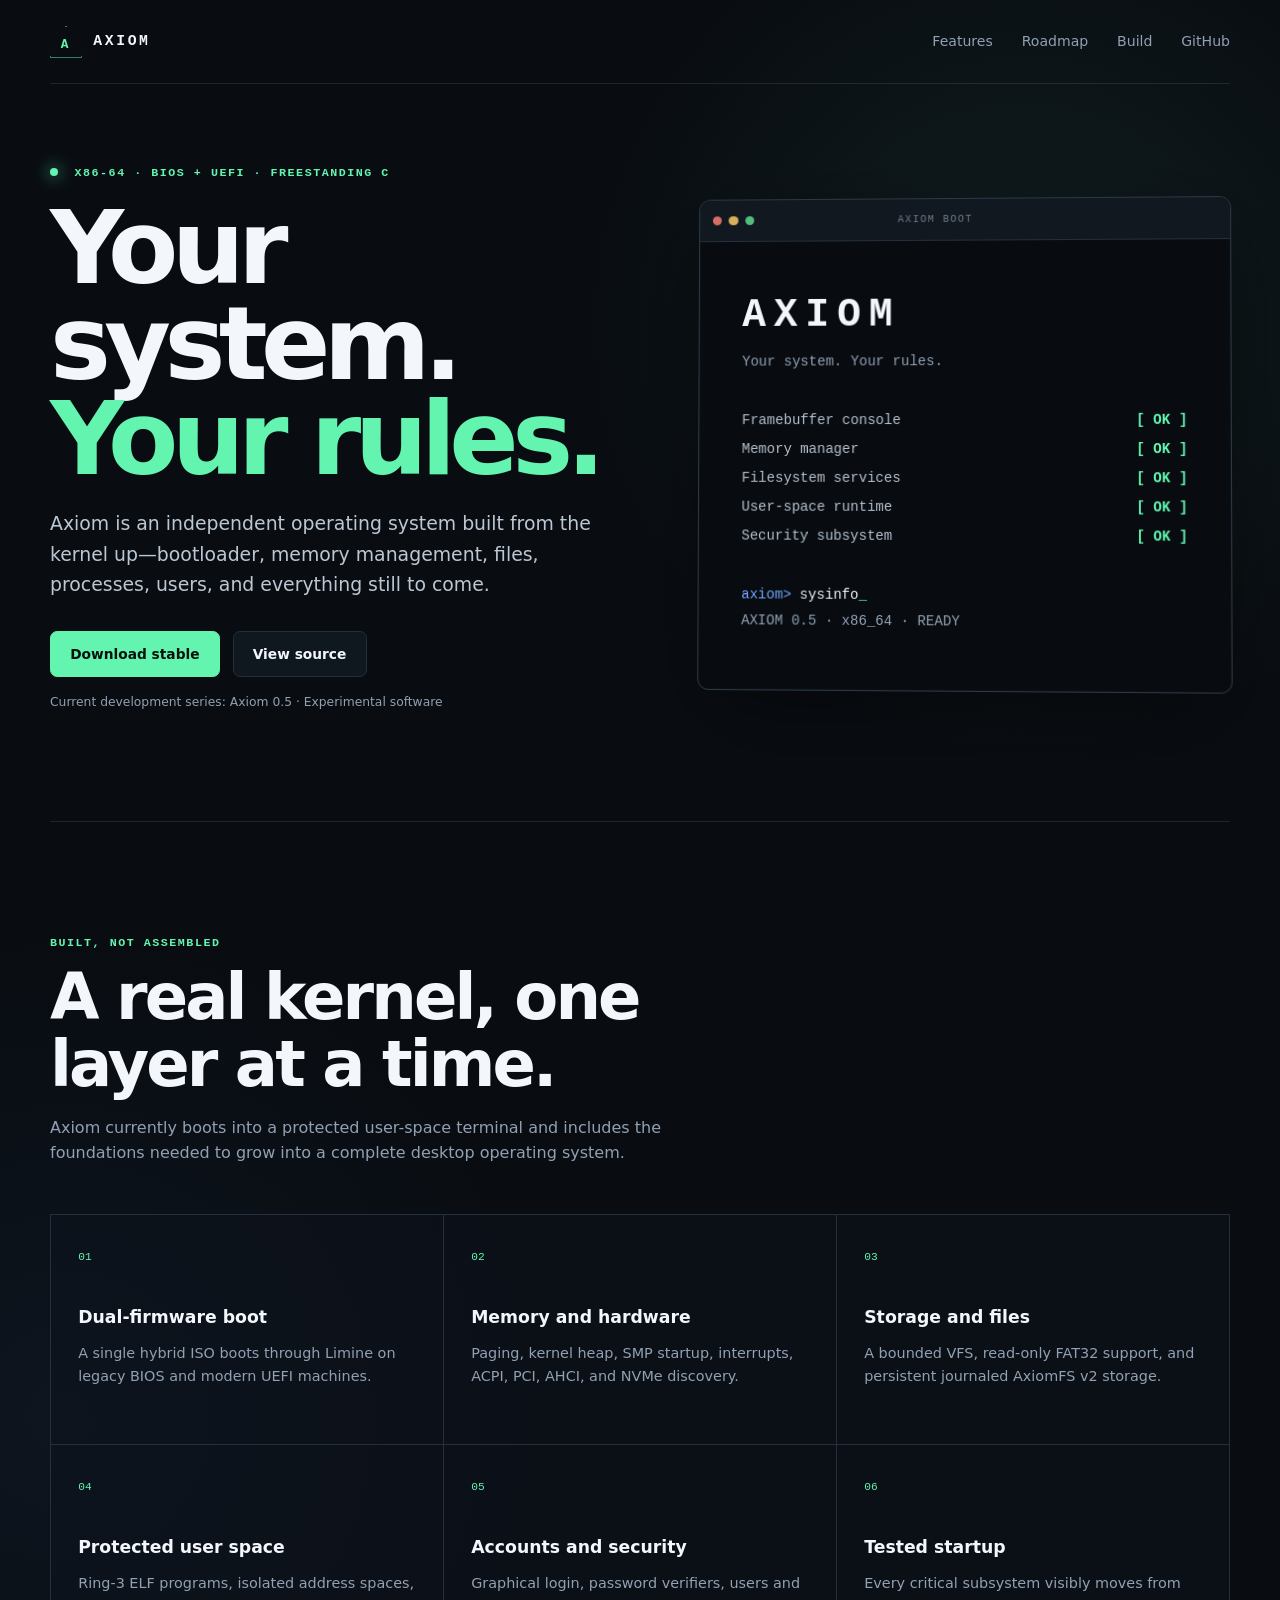
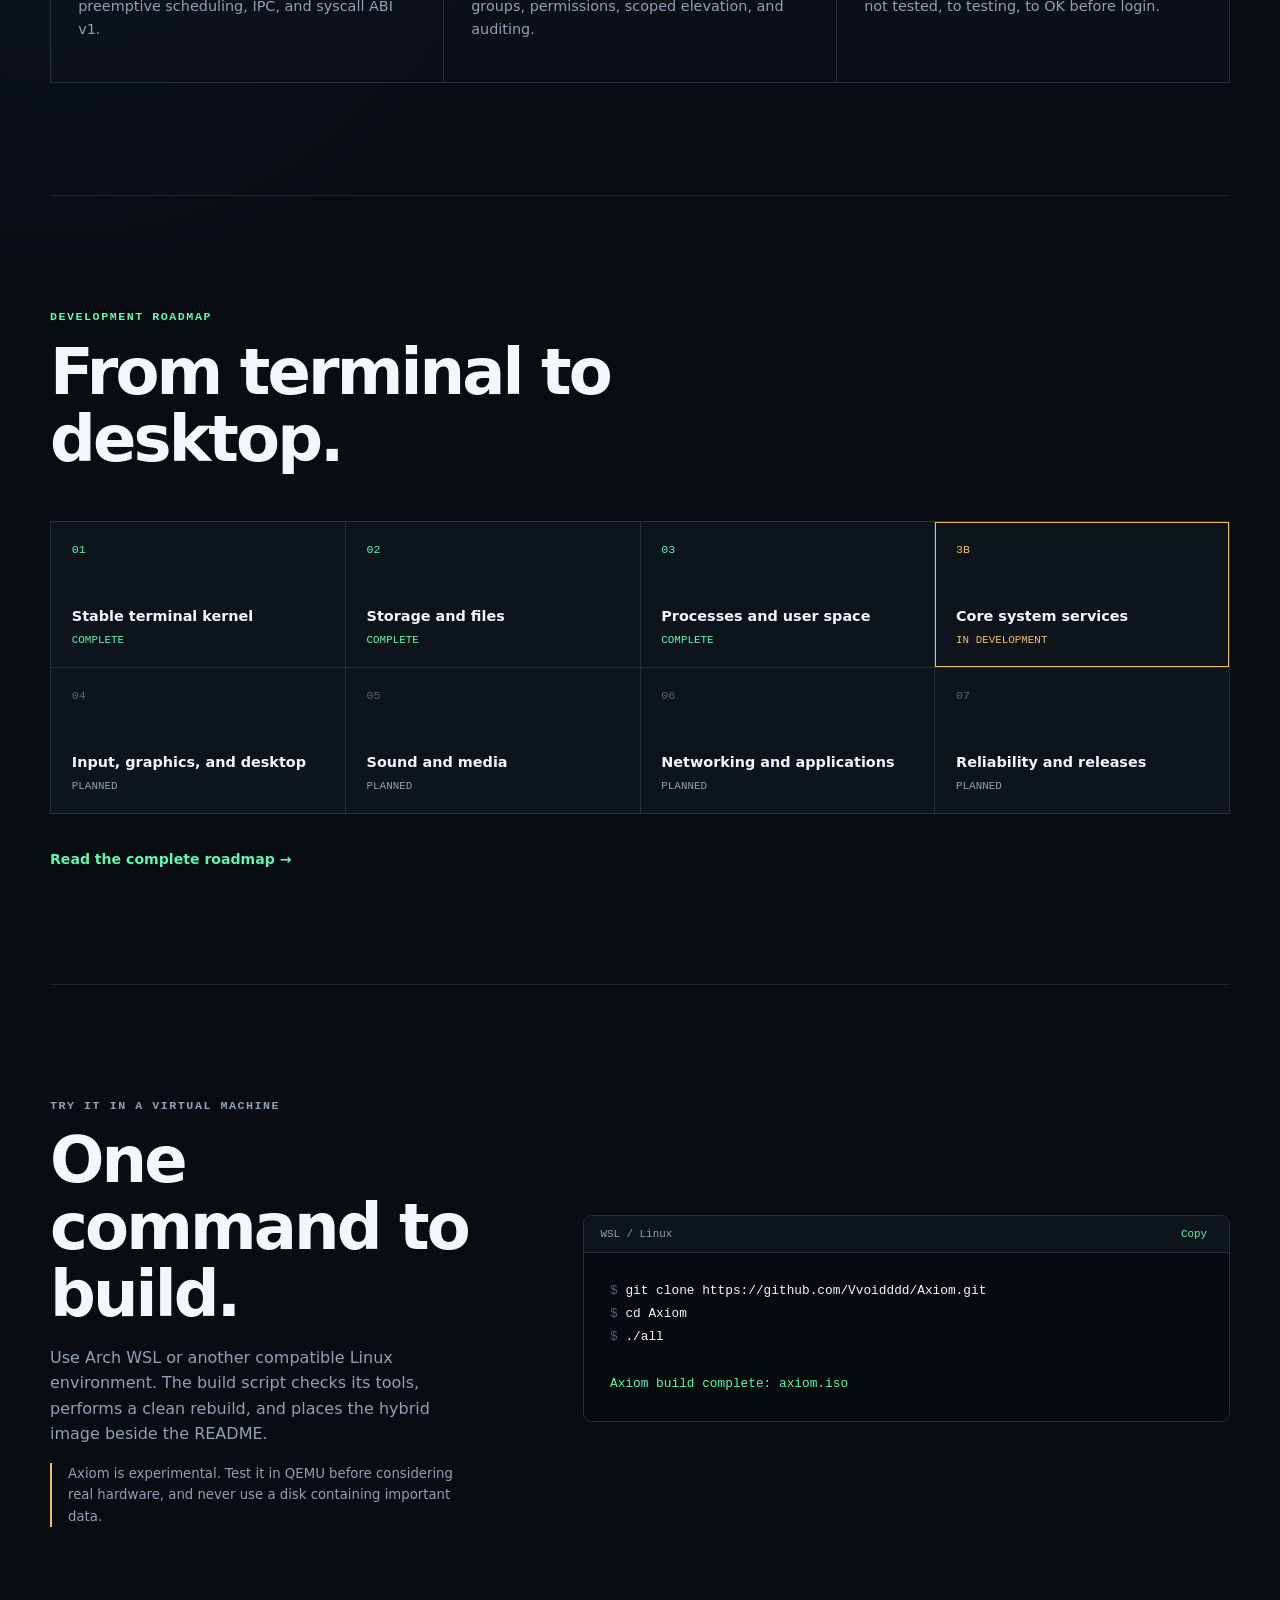
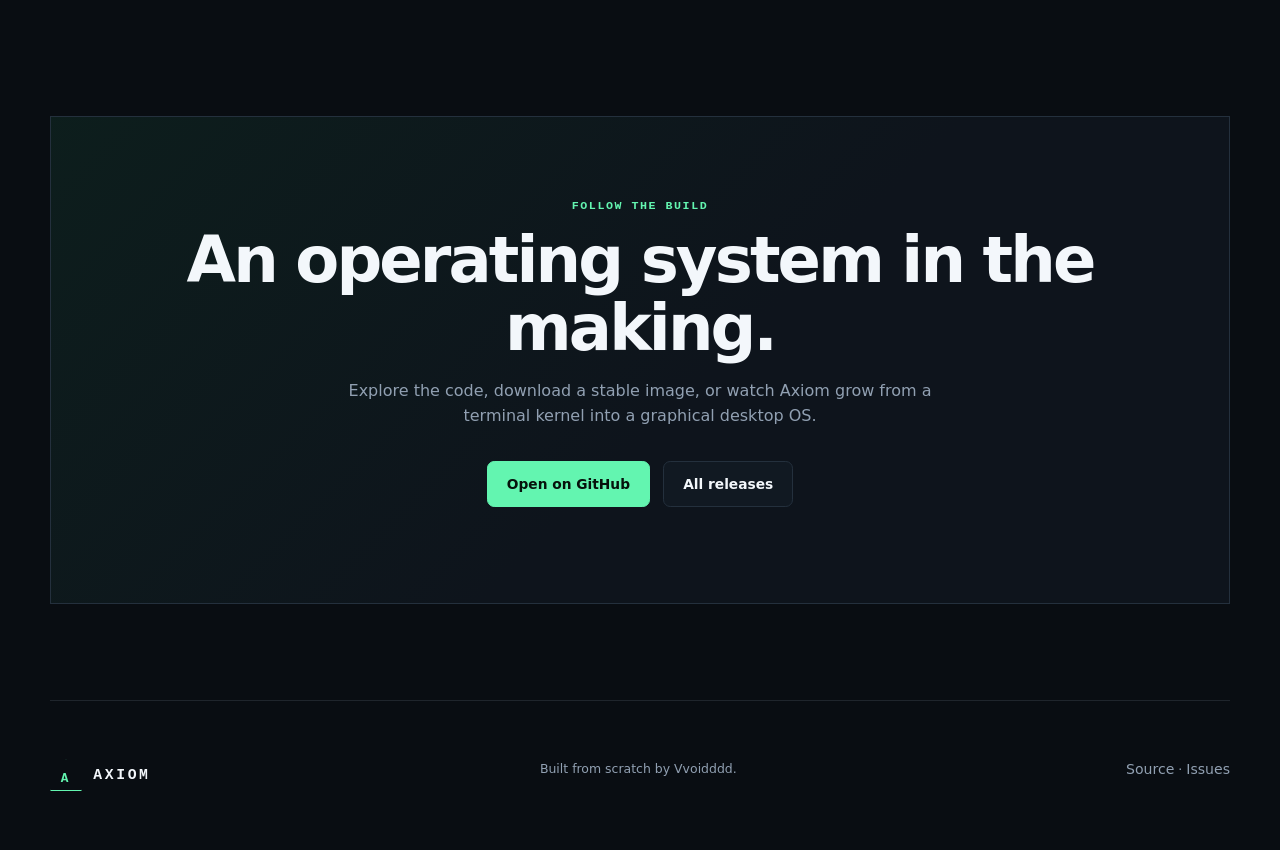
==== website/index.html @ 86821920 "Add Axiom GitHub Pages website" ====
<!doctype html>
<html lang="en">
<head>
  <meta charset="utf-8">
  <meta name="viewport" content="width=device-width, initial-scale=1">
  <meta name="description" content="Axiom is an independent x86-64 hobby operating system built from scratch in freestanding C.">
  <meta name="theme-color" content="#090d12">
  <title>Axiom OS — Your system. Your rules.</title>
  <link rel="icon" href="assets/favicon.svg" type="image/svg+xml">
  <link rel="stylesheet" href="assets/style.css">
</head>
<body>
  <a class="skip-link" href="#main">Skip to content</a>

  <header class="site-header">
    <a class="brand" href="#top" aria-label="Axiom home">
      <span class="brand-mark" aria-hidden="true">A</span>
      <span>AXIOM</span>
    </a>
    <nav aria-label="Primary navigation">
      <a href="#features">Features</a>
      <a href="#roadmap">Roadmap</a>
      <a href="#build">Build</a>
      <a href="https://github.com/Vvoidddd/Axiom">GitHub</a>
    </nav>
  </header>

  <main id="main">
    <section class="hero" id="top">
      <div class="hero-copy">
        <p class="eyebrow"><span class="status-dot"></span> x86-64 · BIOS + UEFI · Freestanding C</p>
        <h1>Your system.<br><span>Your rules.</span></h1>
        <p class="lede">Axiom is an independent operating system built from the kernel up—bootloader, memory management, files, processes, users, and everything still to come.</p>
        <div class="actions">
          <a class="button primary" href="https://github.com/Vvoidddd/Axiom/releases/latest">Download stable</a>
          <a class="button secondary" href="https://github.com/Vvoidddd/Axiom">View source</a>
        </div>
        <p class="release-note">Current development series: Axiom 0.5 · Experimental software</p>
      </div>

      <div class="terminal" aria-label="Axiom boot sequence preview">
        <div class="terminal-bar">
          <span></span><span></span><span></span>
          <p>AXIOM BOOT</p>
        </div>
        <div class="terminal-screen">
          <p class="terminal-title">AXIOM</p>
          <p class="muted">Your system. Your rules.</p>
          <div class="boot-lines" aria-hidden="true">
            <p><span>Framebuffer console</span><strong>[ OK ]</strong></p>
            <p><span>Memory manager</span><strong>[ OK ]</strong></p>
            <p><span>Filesystem services</span><strong>[ OK ]</strong></p>
            <p><span>User-space runtime</span><strong>[ OK ]</strong></p>
            <p><span>Security subsystem</span><strong>[ OK ]</strong></p>
          </div>
          <p class="prompt"><span>axiom&gt;</span> sysinfo<span class="cursor">_</span></p>
          <p class="output">AXIOM 0.5 · x86_64 · READY</p>
        </div>
      </div>
    </section>

    <section class="section" id="features">
      <div class="section-heading">
        <p class="eyebrow">Built, not assembled</p>
        <h2>A real kernel, one layer at a time.</h2>
        <p>Axiom currently boots into a protected user-space terminal and includes the foundations needed to grow into a complete desktop operating system.</p>
      </div>
      <div class="feature-grid">
        <article>
          <span class="feature-number">01</span>
          <h3>Dual-firmware boot</h3>
          <p>A single hybrid ISO boots through Limine on legacy BIOS and modern UEFI machines.</p>
        </article>
        <article>
          <span class="feature-number">02</span>
          <h3>Memory and hardware</h3>
          <p>Paging, kernel heap, SMP startup, interrupts, ACPI, PCI, AHCI, and NVMe discovery.</p>
        </article>
        <article>
          <span class="feature-number">03</span>
          <h3>Storage and files</h3>
          <p>A bounded VFS, read-only FAT32 support, and persistent journaled AxiomFS v2 storage.</p>
        </article>
        <article>
          <span class="feature-number">04</span>
          <h3>Protected user space</h3>
          <p>Ring-3 ELF programs, isolated address spaces, preemptive scheduling, IPC, and syscall ABI v1.</p>
        </article>
        <article>
          <span class="feature-number">05</span>
          <h3>Accounts and security</h3>
          <p>Graphical login, password verifiers, users and groups, permissions, scoped elevation, and auditing.</p>
        </article>
        <article>
          <span class="feature-number">06</span>
          <h3>Tested startup</h3>
          <p>Every critical subsystem visibly moves from not tested, to testing, to OK before login.</p>
        </article>
      </div>
    </section>

    <section class="section roadmap-section" id="roadmap">
      <div class="section-heading">
        <p class="eyebrow">Development roadmap</p>
        <h2>From terminal to desktop.</h2>
      </div>
      <ol class="roadmap">
        <li class="done"><span>01</span><div><strong>Stable terminal kernel</strong><small>Complete</small></div></li>
        <li class="done"><span>02</span><div><strong>Storage and files</strong><small>Complete</small></div></li>
        <li class="done"><span>03</span><div><strong>Processes and user space</strong><small>Complete</small></div></li>
        <li class="active"><span>3B</span><div><strong>Core system services</strong><small>In development</small></div></li>
        <li><span>04</span><div><strong>Input, graphics, and desktop</strong><small>Planned</small></div></li>
        <li><span>05</span><div><strong>Sound and media</strong><small>Planned</small></div></li>
        <li><span>06</span><div><strong>Networking and applications</strong><small>Planned</small></div></li>
        <li><span>07</span><div><strong>Reliability and releases</strong><small>Planned</small></div></li>
      </ol>
      <a class="text-link" href="https://github.com/Vvoidddd/Axiom/blob/stable/TODO.md">Read the complete roadmap →</a>
    </section>

    <section class="section build-section" id="build">
      <div class="build-copy">
        <p class="eyebrow">Try it in a virtual machine</p>
        <h2>One command to build.</h2>
        <p>Use Arch WSL or another compatible Linux environment. The build script checks its tools, performs a clean rebuild, and places the hybrid image beside the README.</p>
        <p class="warning">Axiom is experimental. Test it in QEMU before considering real hardware, and never use a disk containing important data.</p>
      </div>
      <div class="code-card">
        <div><span>WSL / Linux</span><button type="button" data-copy="git clone https://github.com/Vvoidddd/Axiom.git&#10;cd Axiom&#10;./all" aria-label="Copy build commands">Copy</button></div>
        <pre><code><span class="dim">$</span> git clone https://github.com/Vvoidddd/Axiom.git
<span class="dim">$</span> cd Axiom
<span class="dim">$</span> ./all

<span class="success">Axiom build complete: axiom.iso</span></code></pre>
      </div>
    </section>

    <section class="cta">
      <p class="eyebrow">Follow the build</p>
      <h2>An operating system in the making.</h2>
      <p>Explore the code, download a stable image, or watch Axiom grow from a terminal kernel into a graphical desktop OS.</p>
      <div class="actions">
        <a class="button primary" href="https://github.com/Vvoidddd/Axiom">Open on GitHub</a>
        <a class="button secondary" href="https://github.com/Vvoidddd/Axiom/releases">All releases</a>
      </div>
    </section>
  </main>

  <footer>
    <a class="brand" href="#top"><span class="brand-mark" aria-hidden="true">A</span><span>AXIOM</span></a>
    <p>Built from scratch by Vvoidddd.</p>
    <p><a href="https://github.com/Vvoidddd/Axiom">Source</a> · <a href="https://github.com/Vvoidddd/Axiom/issues">Issues</a></p>
  </footer>

  <script src="assets/site.js"></script>
</body>
</html>
---- website/assets/style.css ----
:root {
  color-scheme: dark;
  --bg: #090d12;
  --panel: #0e141c;
  --panel-2: #131b25;
  --line: #24303d;
  --text: #f3f7fb;
  --muted: #91a0b2;
  --accent: #63f5b0;
  --accent-dim: #143d30;
  --blue: #70a8ff;
  --warning: #f0bd67;
  --max: 1180px;
}

* { box-sizing: border-box; }

html { scroll-behavior: smooth; }

body {
  margin: 0;
  min-width: 320px;
  overflow-x: hidden;
  background:
    radial-gradient(circle at 80% 8%, rgba(54, 116, 95, .16), transparent 27rem),
    radial-gradient(circle at 5% 35%, rgba(50, 88, 140, .10), transparent 30rem),
    var(--bg);
  color: var(--text);
  font-family: Inter, ui-sans-serif, system-ui, -apple-system, BlinkMacSystemFont, "Segoe UI", sans-serif;
  line-height: 1.6;
}

a { color: inherit; }

.skip-link {
  position: fixed;
  left: 1rem;
  top: -5rem;
  z-index: 10;
  padding: .7rem 1rem;
  background: var(--accent);
  color: #03110b;
  border-radius: .4rem;
}

.skip-link:focus { top: 1rem; }

.site-header,
footer {
  width: min(calc(100% - 2.5rem), var(--max));
  margin: 0 auto;
  display: flex;
  align-items: center;
  justify-content: space-between;
}

.site-header {
  min-height: 84px;
  border-bottom: 1px solid rgba(145, 160, 178, .16);
}

.brand {
  display: inline-flex;
  gap: .7rem;
  align-items: center;
  color: var(--text);
  font-family: ui-monospace, SFMono-Regular, Menlo, Consolas, monospace;
  font-size: .92rem;
  font-weight: 800;
  letter-spacing: .18em;
  text-decoration: none;
}

.brand-mark {
  width: 2rem;
  height: 2rem;
  display: grid;
  place-items: center;
  border: 1px solid var(--accent);
  color: var(--accent);
  clip-path: polygon(50% 0, 100% 100%, 0 100%);
  padding-top: .42rem;
  font-size: .8rem;
}

nav { display: flex; gap: 1.8rem; }
nav a, footer a { color: var(--muted); text-decoration: none; font-size: .88rem; }
nav a:hover, nav a:focus-visible, footer a:hover { color: var(--accent); }

.hero {
  width: min(calc(100% - 2.5rem), var(--max));
  min-height: 660px;
  margin: 0 auto;
  display: grid;
  grid-template-columns: 1.02fr .98fr;
  align-items: center;
  gap: clamp(2.5rem, 7vw, 6rem);
  padding: 5rem 0 6rem;
}

.hero > *,
.build-section > * { min-width: 0; }

.eyebrow {
  color: var(--accent);
  font-family: ui-monospace, SFMono-Regular, Menlo, Consolas, monospace;
  font-size: .73rem;
  font-weight: 700;
  letter-spacing: .13em;
  text-transform: uppercase;
}

.status-dot {
  display: inline-block;
  width: .5rem;
  height: .5rem;
  margin-right: .5rem;
  border-radius: 50%;
  background: var(--accent);
  box-shadow: 0 0 1rem var(--accent);
}

h1, h2, h3, p { margin-top: 0; }

h1 {
  margin: 1.1rem 0 1.4rem;
  font-size: clamp(3.5rem, 8vw, 6.8rem);
  line-height: .93;
  letter-spacing: -.065em;
}

h1 span { color: var(--accent); }

.lede {
  max-width: 40rem;
  color: #bcc7d4;
  font-size: clamp(1rem, 2vw, 1.18rem);
}

.actions { display: flex; flex-wrap: wrap; gap: .8rem; margin: 2rem 0 1rem; }

.button {
  display: inline-flex;
  min-height: 46px;
  align-items: center;
  justify-content: center;
  padding: .68rem 1.2rem;
  border: 1px solid var(--line);
  border-radius: .45rem;
  font-size: .86rem;
  font-weight: 700;
  text-decoration: none;
  transition: transform .16s ease, border-color .16s ease, background .16s ease;
}

.button:hover { transform: translateY(-2px); }
.button.primary { border-color: var(--accent); background: var(--accent); color: #06120c; }
.button.secondary { background: rgba(19, 27, 37, .72); }
.button.secondary:hover { border-color: var(--accent); }
.release-note { color: var(--muted); font-size: .77rem; }

.terminal {
  overflow: hidden;
  border: 1px solid #2b3947;
  border-radius: .7rem;
  background: #080c11;
  box-shadow: 0 2rem 6rem rgba(0, 0, 0, .45), 0 0 0 1px rgba(255, 255, 255, .02) inset;
  transform: perspective(1200px) rotateY(-2deg) rotateX(1deg);
}

.terminal-bar {
  height: 42px;
  display: flex;
  align-items: center;
  gap: .45rem;
  padding: 0 .8rem;
  border-bottom: 1px solid var(--line);
  background: #111820;
}

.terminal-bar > span { width: .58rem; height: .58rem; border-radius: 50%; background: #33404d; }
.terminal-bar > span:first-child { background: #d66d68; }
.terminal-bar > span:nth-child(2) { background: #d8af5a; }
.terminal-bar > span:nth-child(3) { background: #54bc7d; }
.terminal-bar p { margin: 0 auto 0 calc(50% - 7.2rem); color: #6f7d8d; font: .63rem ui-monospace, monospace; letter-spacing: .15em; }

.terminal-screen {
  min-height: 430px;
  padding: clamp(1.5rem, 4vw, 2.7rem);
  font-family: ui-monospace, SFMono-Regular, Menlo, Consolas, monospace;
  font-size: clamp(.72rem, 1.4vw, .88rem);
}

.terminal-title { margin-bottom: .15rem; font-size: clamp(1.7rem, 4vw, 2.5rem); font-weight: 800; letter-spacing: .2em; }
.muted { color: var(--muted); }
.boot-lines { margin: 2.3rem 0; }
.boot-lines p { display: flex; justify-content: space-between; gap: 1rem; margin: .4rem 0; color: #b5c0cc; }
.boot-lines strong { color: var(--accent); font-weight: 700; white-space: nowrap; }
.prompt { margin-bottom: .25rem; }
.prompt > span:first-child { color: var(--blue); }
.cursor { color: var(--accent); animation: blink 1s steps(1) infinite; }
.output { color: var(--muted); }
@keyframes blink { 50% { opacity: 0; } }

.section {
  width: min(calc(100% - 2.5rem), var(--max));
  margin: 0 auto;
  padding: 7rem 0;
  border-top: 1px solid rgba(145, 160, 178, .16);
}

.section-heading { max-width: 680px; margin-bottom: 3rem; }
h2 { margin-bottom: 1rem; font-size: clamp(2.2rem, 5vw, 4rem); line-height: 1.05; letter-spacing: -.045em; }
.section-heading > p:last-child, .build-copy > p { color: var(--muted); }

.feature-grid {
  display: grid;
  grid-template-columns: repeat(3, 1fr);
  border-top: 1px solid var(--line);
  border-left: 1px solid var(--line);
}

.feature-grid article { min-height: 230px; padding: 1.7rem; border-right: 1px solid var(--line); border-bottom: 1px solid var(--line); background: rgba(14, 20, 28, .54); }
.feature-grid article:hover { background: var(--panel); }
.feature-number { color: var(--accent); font: .7rem ui-monospace, monospace; }
.feature-grid h3 { margin: 2.3rem 0 .6rem; font-size: 1.08rem; }
.feature-grid p { color: var(--muted); font-size: .9rem; }

.roadmap { display: grid; grid-template-columns: repeat(4, 1fr); gap: 1px; margin: 0 0 2rem; padding: 1px; list-style: none; background: var(--line); }
.roadmap li { min-height: 145px; display: flex; flex-direction: column; justify-content: space-between; padding: 1.3rem; background: var(--panel); }
.roadmap li > span { color: #566577; font: .73rem ui-monospace, monospace; }
.roadmap li strong, .roadmap li small { display: block; }
.roadmap li strong { font-size: .9rem; line-height: 1.35; }
.roadmap li small { margin-top: .5rem; color: var(--muted); font: .68rem ui-monospace, monospace; text-transform: uppercase; }
.roadmap .done > span, .roadmap .done small { color: var(--accent); }
.roadmap .active { box-shadow: 0 0 0 1px var(--warning) inset; }
.roadmap .active > span, .roadmap .active small { color: var(--warning); }
.text-link { color: var(--accent); font-size: .88rem; font-weight: 700; text-decoration: none; }

.build-section { display: grid; grid-template-columns: .8fr 1.2fr; gap: clamp(2rem, 8vw, 7rem); align-items: center; }
.warning { padding-left: 1rem; border-left: 2px solid var(--warning); font-size: .83rem; }
.code-card { overflow: hidden; border: 1px solid var(--line); border-radius: .55rem; background: #070a0e; }
.code-card > div { display: flex; justify-content: space-between; align-items: center; padding: .7rem 1rem; border-bottom: 1px solid var(--line); background: var(--panel); color: var(--muted); font: .68rem ui-monospace, monospace; }
.code-card button { border: 0; background: transparent; color: var(--accent); cursor: pointer; font: inherit; }
.code-card pre { margin: 0; overflow-x: auto; padding: 1.6rem; line-height: 1.8; }
.code-card code { font-family: ui-monospace, SFMono-Regular, Menlo, Consolas, monospace; font-size: .8rem; }
.dim { color: #526174; }
.success { color: var(--accent); }

.cta { width: min(calc(100% - 2.5rem), var(--max)); margin: 4rem auto; padding: clamp(2rem, 7vw, 5rem); border: 1px solid var(--line); background: linear-gradient(135deg, rgba(20, 61, 48, .35), var(--panel) 55%); text-align: center; }
.cta > p:not(.eyebrow) { max-width: 620px; margin-right: auto; margin-left: auto; color: var(--muted); }
.cta .actions { justify-content: center; }

footer { min-height: 150px; margin-top: 6rem; border-top: 1px solid rgba(145, 160, 178, .16); color: var(--muted); font-size: .78rem; }

@media (max-width: 820px) {
  nav a:not(:last-child) { display: none; }
  .hero { grid-template-columns: 1fr; padding-top: 4rem; }
  .terminal { transform: none; }
  .feature-grid { grid-template-columns: repeat(2, 1fr); }
  .roadmap { grid-template-columns: repeat(2, 1fr); }
  .build-section { grid-template-columns: 1fr; }
}

@media (max-width: 520px) {
  .site-header, footer, .hero, .section, .cta { width: min(calc(100% - 1.5rem), var(--max)); }
  nav { display: none; }
  h1 { font-size: 3.2rem; }
  .feature-grid, .roadmap { grid-template-columns: 1fr; }
  .terminal-screen { min-height: 390px; padding: 1.25rem; }
  .boot-lines { margin: 1.7rem 0; }
  footer { padding: 2rem 0; flex-direction: column; align-items: flex-start; justify-content: center; gap: .6rem; }
  footer p { margin: 0; }
}

@media (prefers-reduced-motion: reduce) {
  html { scroll-behavior: auto; }
  *, *::before, *::after { animation-duration: .01ms !important; animation-iteration-count: 1 !important; transition-duration: .01ms !important; }
}
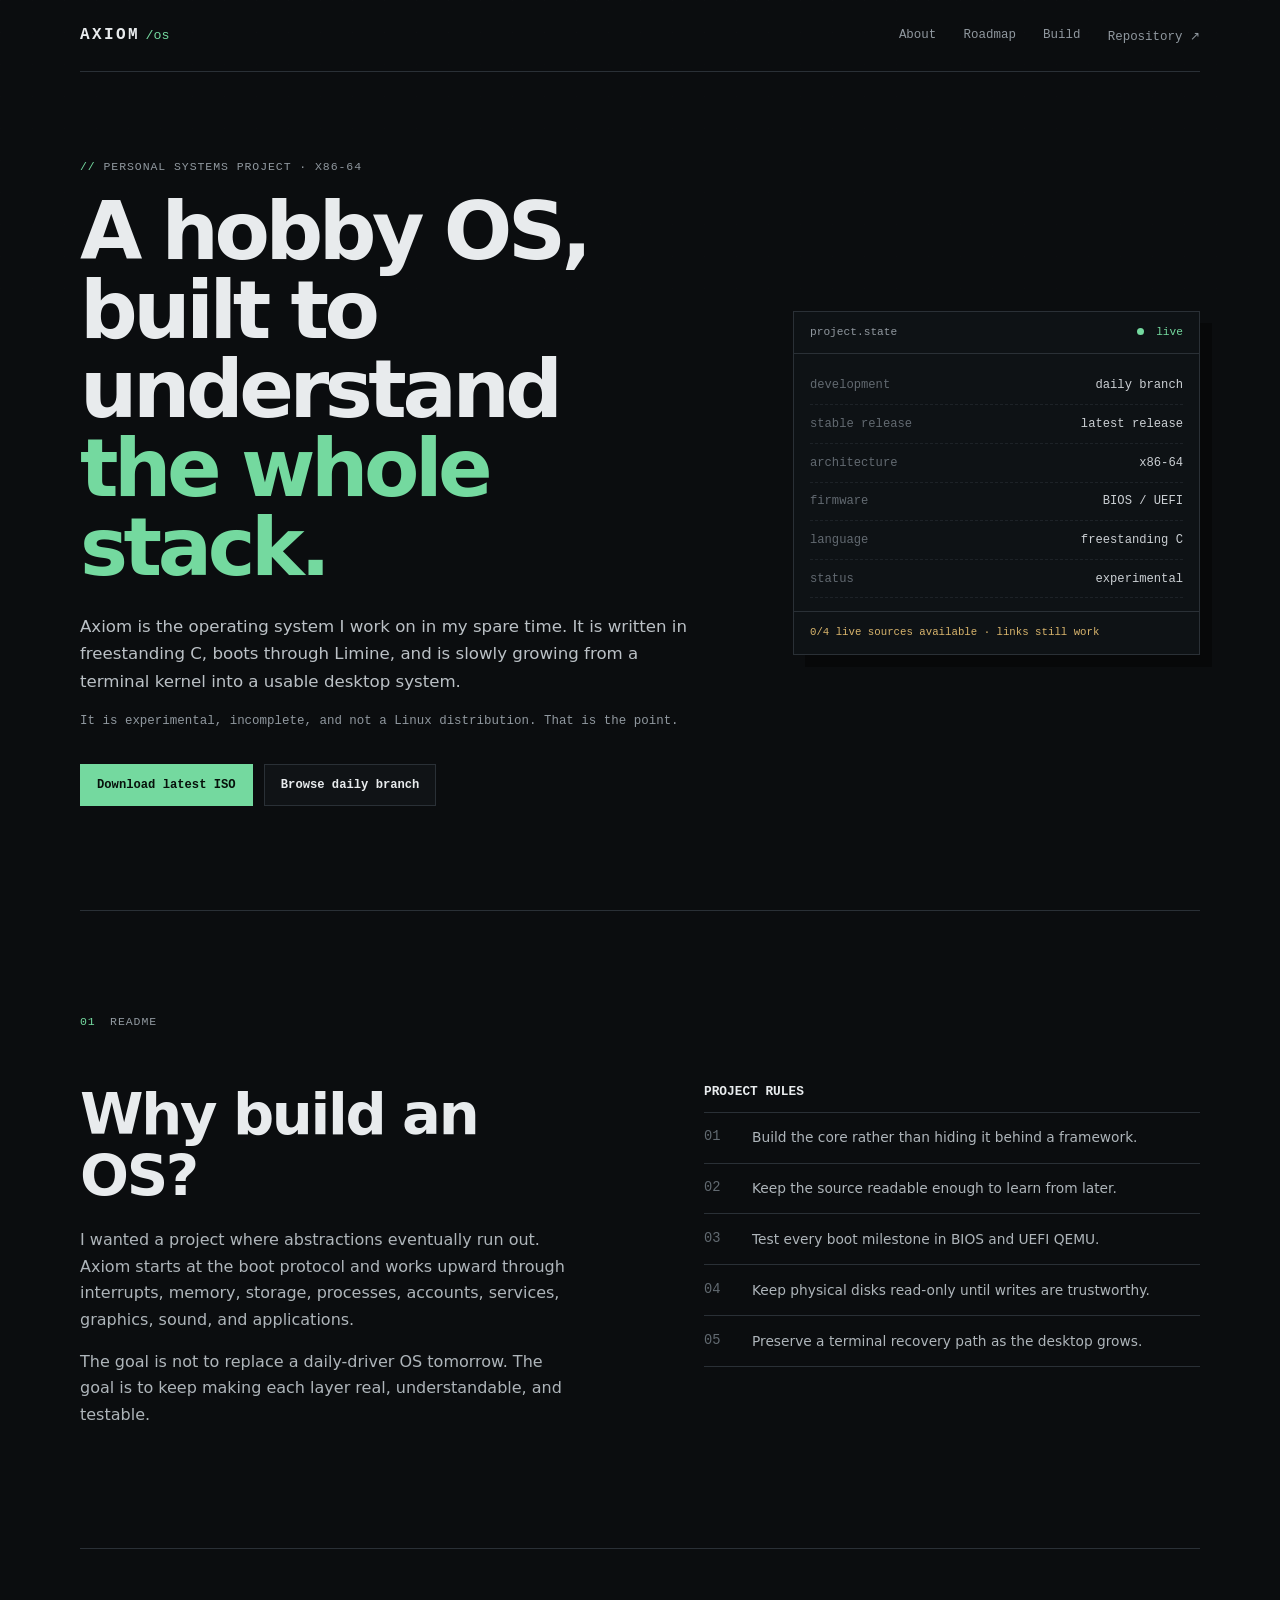
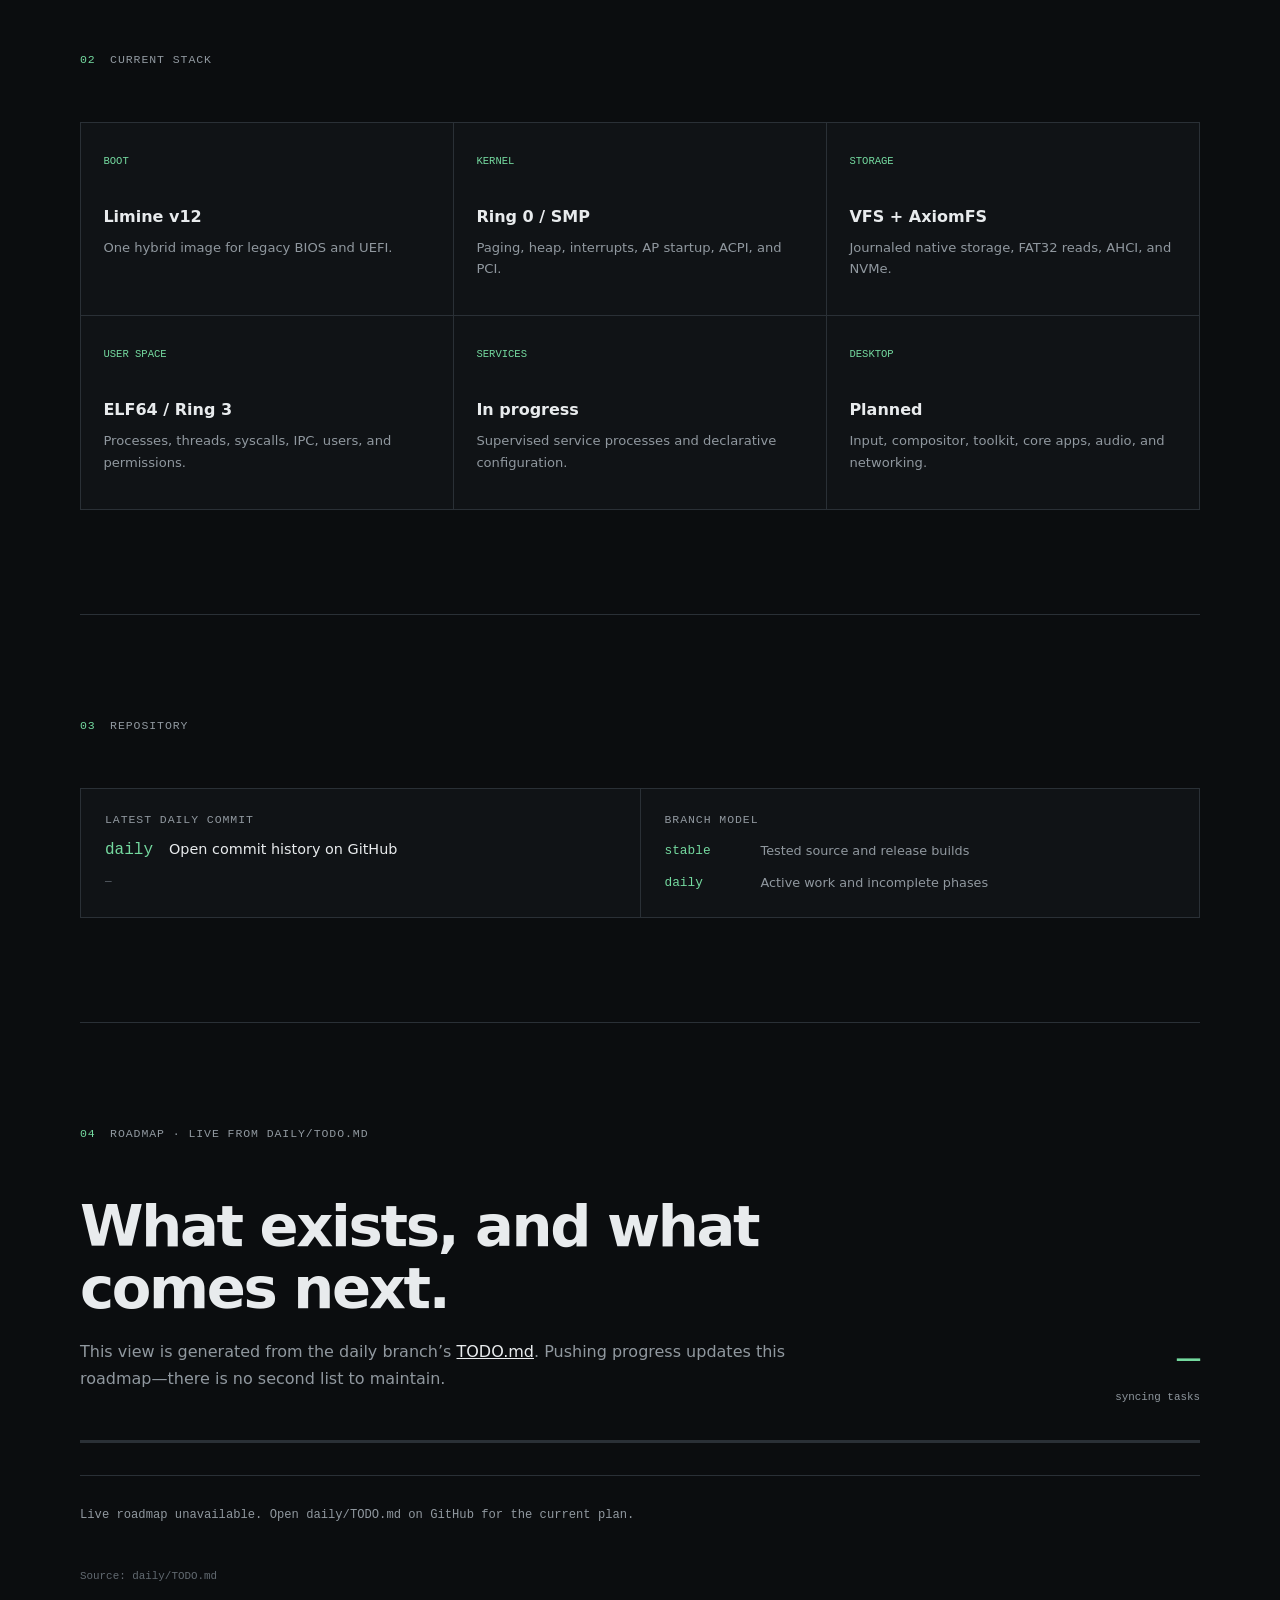
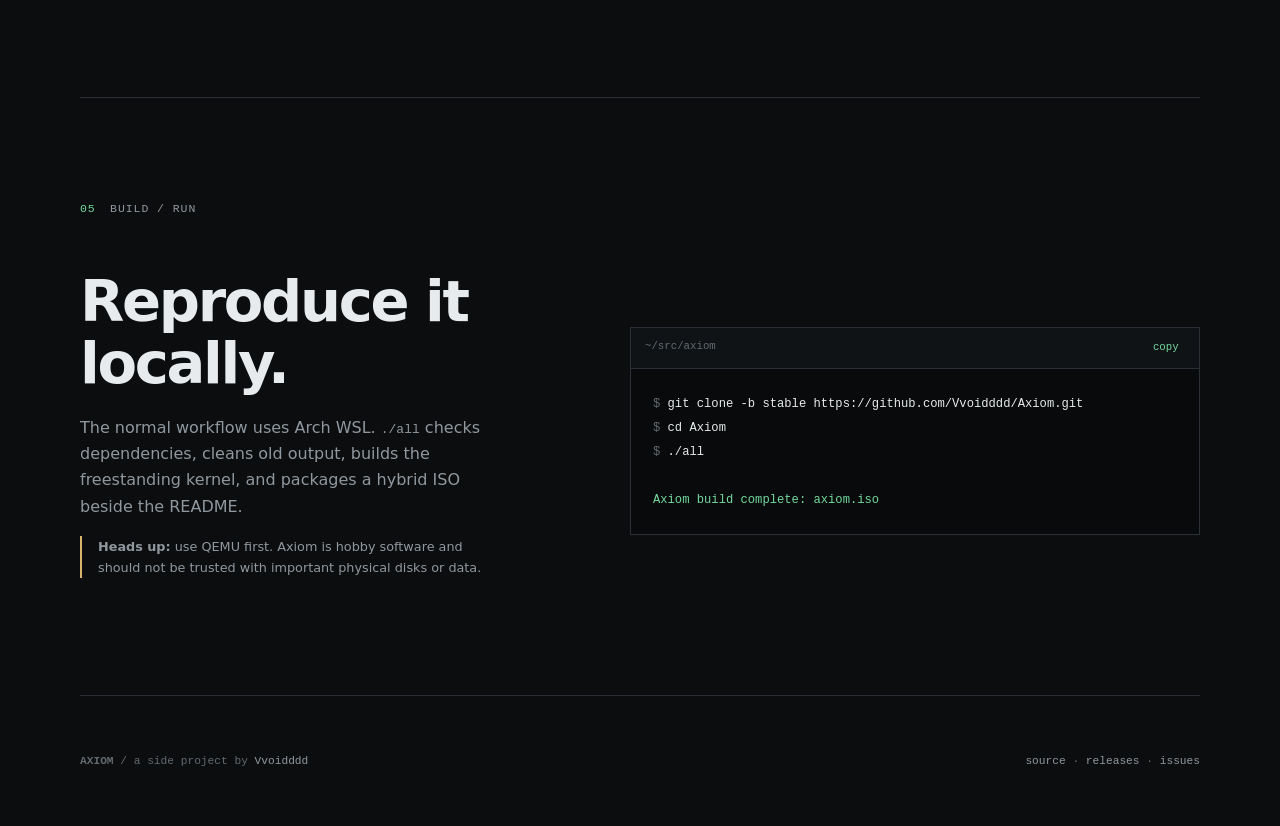
==== commit 98517018: "Redesign site as live development log" ====
--- a/website/index.html
+++ b/website/index.html
@@ -3,152 +3,146 @@
 <head>
   <meta charset="utf-8">
   <meta name="viewport" content="width=device-width, initial-scale=1">
-  <meta name="description" content="Axiom is an independent x86-64 hobby operating system built from scratch in freestanding C.">
-  <meta name="theme-color" content="#090d12">
-  <title>Axiom OS — Your system. Your rules.</title>
+  <meta name="description" content="Axiom is a personal x86-64 operating-system project built from scratch in freestanding C.">
+  <meta name="theme-color" content="#0b0d0f">
+  <title>Axiom OS — development notes</title>
   <link rel="icon" href="assets/favicon.svg" type="image/svg+xml">
   <link rel="stylesheet" href="assets/style.css">
 </head>
 <body>
-  <a class="skip-link" href="#main">Skip to content</a>
+  <a class="skip-link" href="#content">Skip to content</a>
 
   <header class="site-header">
-    <a class="brand" href="#top" aria-label="Axiom home">
-      <span class="brand-mark" aria-hidden="true">A</span>
-      <span>AXIOM</span>
-    </a>
+    <a class="wordmark" href="#top" aria-label="Axiom home"><span>AXIOM</span><small>/os</small></a>
     <nav aria-label="Primary navigation">
-      <a href="#features">Features</a>
+      <a href="#about">About</a>
       <a href="#roadmap">Roadmap</a>
       <a href="#build">Build</a>
-      <a href="https://github.com/Vvoidddd/Axiom">GitHub</a>
+      <a href="https://github.com/Vvoidddd/Axiom">Repository ↗</a>
     </nav>
   </header>
 
-  <main id="main">
-    <section class="hero" id="top">
-      <div class="hero-copy">
-        <p class="eyebrow"><span class="status-dot"></span> x86-64 · BIOS + UEFI · Freestanding C</p>
-        <h1>Your system.<br><span>Your rules.</span></h1>
-        <p class="lede">Axiom is an independent operating system built from the kernel up—bootloader, memory management, files, processes, users, and everything still to come.</p>
+  <main id="content">
+    <section class="intro" id="top">
+      <div class="intro-copy">
+        <p class="kicker">Personal systems project · x86-64</p>
+        <h1>A hobby OS,<br>built to understand<br><em>the whole stack.</em></h1>
+        <p class="summary">Axiom is the operating system I work on in my spare time. It is written in freestanding C, boots through Limine, and is slowly growing from a terminal kernel into a usable desktop system.</p>
+        <p class="honest-note">It is experimental, incomplete, and not a Linux distribution. That is the point.</p>
         <div class="actions">
-          <a class="button primary" href="https://github.com/Vvoidddd/Axiom/releases/latest">Download stable</a>
-          <a class="button secondary" href="https://github.com/Vvoidddd/Axiom">View source</a>
+          <a class="button primary" id="iso-download" href="https://github.com/Vvoidddd/Axiom/releases/latest/download/axiom.iso">Download latest ISO</a>
+          <a class="button" href="https://github.com/Vvoidddd/Axiom/tree/daily">Browse daily branch</a>
         </div>
-        <p class="release-note">Current development series: Axiom 0.5 · Experimental software</p>
       </div>
 
-      <div class="terminal" aria-label="Axiom boot sequence preview">
-        <div class="terminal-bar">
-          <span></span><span></span><span></span>
-          <p>AXIOM BOOT</p>
+      <aside class="project-state" aria-label="Live project state">
+        <div class="panel-title"><span>project.state</span><span class="live"><i></i> live</span></div>
+        <dl>
+          <div><dt>development</dt><dd id="kernel-version">checking…</dd></div>
+          <div><dt>stable release</dt><dd id="release-version">checking…</dd></div>
+          <div><dt>architecture</dt><dd>x86-64</dd></div>
+          <div><dt>firmware</dt><dd>BIOS / UEFI</dd></div>
+          <div><dt>language</dt><dd>freestanding C</dd></div>
+          <div><dt>status</dt><dd>experimental</dd></div>
+        </dl>
+        <div class="sync-state" id="sync-state">Connecting to GitHub…</div>
+      </aside>
+    </section>
+
+    <section class="section about" id="about">
+      <div class="section-label"><span>01</span> README</div>
+      <div class="about-grid">
+        <div>
+          <h2>Why build an OS?</h2>
+          <p>I wanted a project where abstractions eventually run out. Axiom starts at the boot protocol and works upward through interrupts, memory, storage, processes, accounts, services, graphics, sound, and applications.</p>
+          <p>The goal is not to replace a daily-driver OS tomorrow. The goal is to keep making each layer real, understandable, and testable.</p>
         </div>
-        <div class="terminal-screen">
-          <p class="terminal-title">AXIOM</p>
-          <p class="muted">Your system. Your rules.</p>
-          <div class="boot-lines" aria-hidden="true">
-            <p><span>Framebuffer console</span><strong>[ OK ]</strong></p>
-            <p><span>Memory manager</span><strong>[ OK ]</strong></p>
-            <p><span>Filesystem services</span><strong>[ OK ]</strong></p>
-            <p><span>User-space runtime</span><strong>[ OK ]</strong></p>
-            <p><span>Security subsystem</span><strong>[ OK ]</strong></p>
-          </div>
-          <p class="prompt"><span>axiom&gt;</span> sysinfo<span class="cursor">_</span></p>
-          <p class="output">AXIOM 0.5 · x86_64 · READY</p>
+        <div class="principles">
+          <h3>Project rules</h3>
+          <ul>
+            <li><span>01</span> Build the core rather than hiding it behind a framework.</li>
+            <li><span>02</span> Keep the source readable enough to learn from later.</li>
+            <li><span>03</span> Test every boot milestone in BIOS and UEFI QEMU.</li>
+            <li><span>04</span> Keep physical disks read-only until writes are trustworthy.</li>
+            <li><span>05</span> Preserve a terminal recovery path as the desktop grows.</li>
+          </ul>
         </div>
       </div>
     </section>
 
-    <section class="section" id="features">
-      <div class="section-heading">
-        <p class="eyebrow">Built, not assembled</p>
-        <h2>A real kernel, one layer at a time.</h2>
-        <p>Axiom currently boots into a protected user-space terminal and includes the foundations needed to grow into a complete desktop operating system.</p>
-      </div>
-      <div class="feature-grid">
-        <article>
-          <span class="feature-number">01</span>
-          <h3>Dual-firmware boot</h3>
-          <p>A single hybrid ISO boots through Limine on legacy BIOS and modern UEFI machines.</p>
-        </article>
-        <article>
-          <span class="feature-number">02</span>
-          <h3>Memory and hardware</h3>
-          <p>Paging, kernel heap, SMP startup, interrupts, ACPI, PCI, AHCI, and NVMe discovery.</p>
-        </article>
-        <article>
-          <span class="feature-number">03</span>
-          <h3>Storage and files</h3>
-          <p>A bounded VFS, read-only FAT32 support, and persistent journaled AxiomFS v2 storage.</p>
-        </article>
-        <article>
-          <span class="feature-number">04</span>
-          <h3>Protected user space</h3>
-          <p>Ring-3 ELF programs, isolated address spaces, preemptive scheduling, IPC, and syscall ABI v1.</p>
-        </article>
-        <article>
-          <span class="feature-number">05</span>
-          <h3>Accounts and security</h3>
-          <p>Graphical login, password verifiers, users and groups, permissions, scoped elevation, and auditing.</p>
-        </article>
-        <article>
-          <span class="feature-number">06</span>
-          <h3>Tested startup</h3>
-          <p>Every critical subsystem visibly moves from not tested, to testing, to OK before login.</p>
-        </article>
+    <section class="section stack">
+      <div class="section-label"><span>02</span> CURRENT STACK</div>
+      <div class="stack-grid">
+        <article><small>BOOT</small><h3>Limine v12</h3><p>One hybrid image for legacy BIOS and UEFI.</p></article>
+        <article><small>KERNEL</small><h3>Ring 0 / SMP</h3><p>Paging, heap, interrupts, AP startup, ACPI, and PCI.</p></article>
+        <article><small>STORAGE</small><h3>VFS + AxiomFS</h3><p>Journaled native storage, FAT32 reads, AHCI, and NVMe.</p></article>
+        <article><small>USER SPACE</small><h3>ELF64 / Ring 3</h3><p>Processes, threads, syscalls, IPC, users, and permissions.</p></article>
+        <article><small>SERVICES</small><h3>In progress</h3><p>Supervised service processes and declarative configuration.</p></article>
+        <article><small>DESKTOP</small><h3>Planned</h3><p>Input, compositor, toolkit, core apps, audio, and networking.</p></article>
       </div>
     </section>
 
-    <section class="section roadmap-section" id="roadmap">
-      <div class="section-heading">
-        <p class="eyebrow">Development roadmap</p>
-        <h2>From terminal to desktop.</h2>
-      </div>
-      <ol class="roadmap">
-        <li class="done"><span>01</span><div><strong>Stable terminal kernel</strong><small>Complete</small></div></li>
-        <li class="done"><span>02</span><div><strong>Storage and files</strong><small>Complete</small></div></li>
-        <li class="done"><span>03</span><div><strong>Processes and user space</strong><small>Complete</small></div></li>
-        <li class="active"><span>3B</span><div><strong>Core system services</strong><small>In development</small></div></li>
-        <li><span>04</span><div><strong>Input, graphics, and desktop</strong><small>Planned</small></div></li>
-        <li><span>05</span><div><strong>Sound and media</strong><small>Planned</small></div></li>
-        <li><span>06</span><div><strong>Networking and applications</strong><small>Planned</small></div></li>
-        <li><span>07</span><div><strong>Reliability and releases</strong><small>Planned</small></div></li>
-      </ol>
-      <a class="text-link" href="https://github.com/Vvoidddd/Axiom/blob/stable/TODO.md">Read the complete roadmap →</a>
-    </section>
-
-    <section class="section build-section" id="build">
-      <div class="build-copy">
-        <p class="eyebrow">Try it in a virtual machine</p>
-        <h2>One command to build.</h2>
-        <p>Use Arch WSL or another compatible Linux environment. The build script checks its tools, performs a clean rebuild, and places the hybrid image beside the README.</p>
-        <p class="warning">Axiom is experimental. Test it in QEMU before considering real hardware, and never use a disk containing important data.</p>
-      </div>
-      <div class="code-card">
-        <div><span>WSL / Linux</span><button type="button" data-copy="git clone https://github.com/Vvoidddd/Axiom.git&#10;cd Axiom&#10;./all" aria-label="Copy build commands">Copy</button></div>
-        <pre><code><span class="dim">$</span> git clone https://github.com/Vvoidddd/Axiom.git
-<span class="dim">$</span> cd Axiom
-<span class="dim">$</span> ./all
-
-<span class="success">Axiom build complete: axiom.iso</span></code></pre>
+    <section class="section repository-section">
+      <div class="section-label"><span>03</span> REPOSITORY</div>
+      <div class="repo-grid">
+        <div>
+          <p class="label">Latest daily commit</p>
+          <a id="commit-link" class="commit" href="https://github.com/Vvoidddd/Axiom/commits/daily">
+            <code id="commit-sha">loading</code>
+            <span id="commit-message">Reading stable branch…</span>
+          </a>
+          <p class="metadata" id="commit-date">—</p>
+        </div>
+        <div class="branches">
+          <p class="label">Branch model</p>
+          <a href="https://github.com/Vvoidddd/Axiom/tree/stable"><code>stable</code><span>Tested source and release builds</span></a>
+          <a href="https://github.com/Vvoidddd/Axiom/tree/daily"><code>daily</code><span>Active work and incomplete phases</span></a>
+        </div>
       </div>
     </section>
 
-    <section class="cta">
-      <p class="eyebrow">Follow the build</p>
-      <h2>An operating system in the making.</h2>
-      <p>Explore the code, download a stable image, or watch Axiom grow from a terminal kernel into a graphical desktop OS.</p>
-      <div class="actions">
-        <a class="button primary" href="https://github.com/Vvoidddd/Axiom">Open on GitHub</a>
-        <a class="button secondary" href="https://github.com/Vvoidddd/Axiom/releases">All releases</a>
+    <section class="section" id="roadmap">
+      <div class="section-label"><span>04</span> ROADMAP · LIVE FROM DAILY/TODO.md</div>
+      <div class="roadmap-header">
+        <div>
+          <h2>What exists, and what comes next.</h2>
+          <p>This view is generated from the daily branch’s <a href="https://github.com/Vvoidddd/Axiom/blob/daily/TODO.md">TODO.md</a>. Pushing progress updates this roadmap—there is no second list to maintain.</p>
+        </div>
+        <div class="overall-progress" aria-live="polite">
+          <strong id="roadmap-percent">—</strong>
+          <span id="roadmap-count">syncing tasks</span>
+        </div>
+      </div>
+      <div class="progress-track" aria-hidden="true"><span id="roadmap-progress"></span></div>
+      <div class="roadmap-list" id="roadmap-list" aria-live="polite">
+        <div class="roadmap-loading">Reading TODO.md from GitHub…</div>
+      </div>
+      <p class="roadmap-source" id="roadmap-source">Source: <code>daily/TODO.md</code></p>
+    </section>
+
+    <section class="section build" id="build">
+      <div class="section-label"><span>05</span> BUILD / RUN</div>
+      <div class="build-grid">
+        <div>
+          <h2>Reproduce it locally.</h2>
+          <p>The normal workflow uses Arch WSL. <code>./all</code> checks dependencies, cleans old output, builds the freestanding kernel, and packages a hybrid ISO beside the README.</p>
+          <p class="caution"><strong>Heads up:</strong> use QEMU first. Axiom is hobby software and should not be trusted with important physical disks or data.</p>
+        </div>
+        <div class="code-window">
+          <div><span>~/src/axiom</span><button type="button" data-copy="git clone -b stable https://github.com/Vvoidddd/Axiom.git&#10;cd Axiom&#10;./all" aria-label="Copy build commands">copy</button></div>
+          <pre><code><span>$</span> git clone -b stable https://github.com/Vvoidddd/Axiom.git
+<span>$</span> cd Axiom
+<span>$</span> ./all
+
+<b>Axiom build complete: axiom.iso</b></code></pre>
+        </div>
       </div>
     </section>
   </main>
 
   <footer>
-    <a class="brand" href="#top"><span class="brand-mark" aria-hidden="true">A</span><span>AXIOM</span></a>
-    <p>Built from scratch by Vvoidddd.</p>
-    <p><a href="https://github.com/Vvoidddd/Axiom">Source</a> · <a href="https://github.com/Vvoidddd/Axiom/issues">Issues</a></p>
+    <p><strong>AXIOM</strong> / a side project by <a href="https://github.com/Vvoidddd">Vvoidddd</a></p>
+    <p><a href="https://github.com/Vvoidddd/Axiom">source</a> · <a href="https://github.com/Vvoidddd/Axiom/releases">releases</a> · <a href="https://github.com/Vvoidddd/Axiom/issues">issues</a></p>
   </footer>
 
   <script src="assets/site.js"></script>
--- a/website/assets/style.css
+++ b/website/assets/style.css
@@ -1,279 +1,160 @@
 :root {
   color-scheme: dark;
-  --bg: #090d12;
-  --panel: #0e141c;
-  --panel-2: #131b25;
-  --line: #24303d;
-  --text: #f3f7fb;
-  --muted: #91a0b2;
-  --accent: #63f5b0;
-  --accent-dim: #143d30;
-  --blue: #70a8ff;
-  --warning: #f0bd67;
-  --max: 1180px;
+  --bg: #0b0d0f;
+  --surface: #101316;
+  --surface-2: #15191d;
+  --line: #2a3036;
+  --line-soft: #1d2227;
+  --text: #e8ebed;
+  --muted: #90989f;
+  --faint: #626a71;
+  --green: #74d99f;
+  --amber: #d8b56d;
+  --max: 1120px;
+  --mono: "Cascadia Code", "SFMono-Regular", Consolas, "Liberation Mono", monospace;
+  --sans: Inter, ui-sans-serif, system-ui, -apple-system, BlinkMacSystemFont, "Segoe UI", sans-serif;
 }
 
 * { box-sizing: border-box; }
-
 html { scroll-behavior: smooth; }
-
 body {
+  min-width: 320px;
   margin: 0;
-  min-width: 320px;
   overflow-x: hidden;
-  background:
-    radial-gradient(circle at 80% 8%, rgba(54, 116, 95, .16), transparent 27rem),
-    radial-gradient(circle at 5% 35%, rgba(50, 88, 140, .10), transparent 30rem),
-    var(--bg);
+  background: var(--bg);
   color: var(--text);
-  font-family: Inter, ui-sans-serif, system-ui, -apple-system, BlinkMacSystemFont, "Segoe UI", sans-serif;
-  line-height: 1.6;
+  font-family: var(--sans);
+  line-height: 1.65;
 }
-
+body::before {
+  content: "";
+  position: fixed;
+  inset: 0;
+  z-index: -1;
+  pointer-events: none;
+  opacity: .3;
+  background-image: linear-gradient(rgba(255,255,255,.018) 1px, transparent 1px), linear-gradient(90deg, rgba(255,255,255,.018) 1px, transparent 1px);
+  background-size: 32px 32px;
+  mask-image: linear-gradient(to bottom, black, transparent 52rem);
+}
 a { color: inherit; }
-
-.skip-link {
-  position: fixed;
-  left: 1rem;
-  top: -5rem;
-  z-index: 10;
-  padding: .7rem 1rem;
-  background: var(--accent);
-  color: #03110b;
-  border-radius: .4rem;
+.skip-link { position: fixed; top: -5rem; left: 1rem; z-index: 20; padding: .6rem .9rem; background: var(--green); color: #07110b; }
+.skip-link:focus { top: 1rem; }
+.site-header, main > section, footer { width: min(calc(100% - 2.5rem), var(--max)); margin-inline: auto; }
+.site-header { min-height: 72px; display: flex; align-items: center; justify-content: space-between; border-bottom: 1px solid var(--line); }
+.wordmark { display: flex; align-items: baseline; gap: .35rem; font-family: var(--mono); text-decoration: none; }
+.wordmark span { font-weight: 800; letter-spacing: .15em; }
+.wordmark small { color: var(--green); }
+nav { display: flex; gap: 1.7rem; }
+nav a { color: var(--muted); font: .78rem var(--mono); text-decoration: none; }
+nav a:hover, nav a:focus-visible, footer a:hover { color: var(--green); }
+.intro { min-height: 630px; display: grid; grid-template-columns: 1.2fr .8fr; gap: clamp(3rem, 8vw, 7rem); align-items: center; padding: 5.5rem 0 6.5rem; }
+.intro > *, .about-grid > *, .build-grid > * { min-width: 0; }
+.kicker, .section-label, .label { color: var(--muted); font: .72rem var(--mono); letter-spacing: .08em; text-transform: uppercase; }
+.kicker::before { content: "// "; color: var(--green); }
+h1, h2, h3, p { margin-top: 0; }
+h1 { margin: 1.2rem 0 1.6rem; font-size: clamp(3rem, 6.3vw, 5.5rem); line-height: .98; letter-spacing: -.055em; font-weight: 650; }
+h1 em { color: var(--green); font-style: normal; }
+.summary { max-width: 42rem; color: #bbc1c6; font-size: 1.04rem; }
+.honest-note { color: var(--muted); font: .78rem/1.6 var(--mono); }
+.actions { display: flex; flex-wrap: wrap; gap: .7rem; margin-top: 2rem; }
+.button { display: inline-flex; min-height: 42px; align-items: center; padding: .55rem 1rem; border: 1px solid var(--line); background: var(--surface); font: 700 .76rem var(--mono); text-decoration: none; }
+.button:hover, .button:focus-visible { border-color: var(--green); }
+.button.primary { background: var(--green); border-color: var(--green); color: #07110b; }
+.project-state { border: 1px solid var(--line); background: rgba(16,19,22,.92); font-family: var(--mono); box-shadow: 12px 12px 0 #070809; }
+.panel-title { display: flex; justify-content: space-between; padding: .7rem 1rem; border-bottom: 1px solid var(--line); color: var(--muted); font-size: .7rem; }
+.live { color: var(--green); }
+.live i { display: inline-block; width: .45rem; height: .45rem; margin-right: .35rem; border-radius: 50%; background: currentColor; }
+.project-state dl { margin: 0; padding: .8rem 1rem; }
+.project-state dl div { display: grid; grid-template-columns: 1fr 1.15fr; gap: 1rem; padding: .55rem 0; border-bottom: 1px dashed var(--line-soft); font-size: .76rem; }
+.project-state dt { color: var(--faint); }
+.project-state dd { margin: 0; color: #cbd0d4; text-align: right; }
+.sync-state { padding: .75rem 1rem; border-top: 1px solid var(--line); color: var(--faint); font-size: .67rem; }
+.sync-state.ok { color: var(--green); }
+.sync-state.partial { color: var(--amber); }
+.section { padding: 6.5rem 0; border-top: 1px solid var(--line); }
+.section-label { display: flex; gap: .9rem; margin-bottom: 3.5rem; }
+.section-label span { color: var(--green); }
+h2 { margin-bottom: 1.2rem; font-size: clamp(2rem, 4.5vw, 3.7rem); line-height: 1.08; letter-spacing: -.04em; font-weight: 620; }
+.about-grid { display: grid; grid-template-columns: 1fr 1fr; gap: clamp(3rem, 10vw, 8rem); }
+.about-grid p { color: #aeb5ba; }
+.principles h3 { font: 700 .8rem var(--mono); text-transform: uppercase; }
+.principles ul { margin: 0; padding: 0; list-style: none; border-top: 1px solid var(--line); }
+.principles li { display: grid; grid-template-columns: 2rem 1fr; gap: 1rem; padding: .85rem 0; border-bottom: 1px solid var(--line); color: #aeb5ba; font-size: .86rem; }
+.principles li span { color: var(--faint); font-family: var(--mono); }
+.stack-grid { display: grid; grid-template-columns: repeat(3, 1fr); border-top: 1px solid var(--line); border-left: 1px solid var(--line); }
+.stack-grid article { min-height: 190px; padding: 1.4rem; border-right: 1px solid var(--line); border-bottom: 1px solid var(--line); background: var(--surface); }
+.stack-grid small { color: var(--green); font: .66rem var(--mono); }
+.stack-grid h3 { margin: 2rem 0 .4rem; font-size: 1rem; }
+.stack-grid p { color: var(--muted); font-size: .82rem; }
+.repo-grid { display: grid; grid-template-columns: 1fr 1fr; gap: 1px; background: var(--line); border: 1px solid var(--line); }
+.repo-grid > div { padding: 1.5rem; background: var(--surface); }
+.commit { display: grid; grid-template-columns: auto 1fr; gap: 1rem; align-items: baseline; text-decoration: none; }
+.commit code, .branches code { color: var(--green); font-family: var(--mono); }
+.commit span { overflow: hidden; text-overflow: ellipsis; white-space: nowrap; font-size: .9rem; }
+.metadata { margin: .7rem 0 0; color: var(--faint); font: .69rem var(--mono); }
+.branches { display: grid; gap: .65rem; }
+.branches .label { margin-bottom: .25rem; }
+.branches a { display: grid; grid-template-columns: 5rem 1fr; gap: 1rem; color: var(--muted); font-size: .8rem; text-decoration: none; }
+.branches a:hover span { color: var(--text); }
+.roadmap-header { display: grid; grid-template-columns: 1fr auto; gap: 3rem; align-items: end; }
+.roadmap-header > div:first-child { max-width: 720px; }
+.roadmap-header p { color: var(--muted); }
+.roadmap-header p a { color: var(--text); }
+.overall-progress { min-width: 130px; text-align: right; }
+.overall-progress strong { display: block; font: 2.4rem var(--mono); color: var(--green); }
+.overall-progress span { color: var(--muted); font: .68rem var(--mono); }
+.progress-track { height: 3px; margin: 2rem 0; background: var(--line); }
+.progress-track span { display: block; width: 0; height: 100%; background: var(--green); transition: width .4s ease; }
+.roadmap-list { border-top: 1px solid var(--line); }
+.roadmap-row { display: grid; grid-template-columns: 4rem 1fr 7rem; gap: 1.2rem; align-items: center; padding: 1.1rem .2rem; border-bottom: 1px solid var(--line); }
+.roadmap-row > code { color: var(--faint); font: .72rem var(--mono); }
+.roadmap-row h3 { margin: 0; font-size: .94rem; font-weight: 550; }
+.roadmap-row p { margin: .2rem 0 0; color: var(--muted); font-size: .75rem; }
+.phase-progress { text-align: right; }
+.phase-progress strong { display: block; font: .8rem var(--mono); }
+.phase-progress small { color: var(--faint); font: .64rem var(--mono); text-transform: uppercase; }
+.roadmap-row.complete .phase-progress, .roadmap-row.complete > code { color: var(--green); }
+.roadmap-row.active { background: linear-gradient(90deg, rgba(116,217,159,.055), transparent); }
+.roadmap-row.active .phase-progress, .roadmap-row.active > code { color: var(--amber); }
+.roadmap-loading { padding: 2rem 0; color: var(--muted); font: .76rem var(--mono); }
+.roadmap-source { margin-top: 1rem; color: var(--faint); font: .68rem var(--mono); }
+.build-grid { display: grid; grid-template-columns: .85fr 1.15fr; gap: clamp(3rem, 10vw, 8rem); align-items: center; }
+.build-grid > div:first-child > p { color: var(--muted); }
+.caution { padding-left: 1rem; border-left: 2px solid var(--amber); font-size: .8rem; }
+.code-window { overflow: hidden; border: 1px solid var(--line); background: #080a0b; font-family: var(--mono); }
+.code-window > div { display: flex; justify-content: space-between; padding: .65rem .9rem; border-bottom: 1px solid var(--line); background: var(--surface); color: var(--faint); font-size: .67rem; }
+.code-window button { border: 0; background: transparent; color: var(--green); cursor: pointer; font: inherit; }
+.code-window pre { margin: 0; overflow-x: auto; padding: 1.4rem; line-height: 1.85; }
+.code-window code { font: .76rem var(--mono); }
+.code-window code span { color: var(--faint); }
+.code-window code b { color: var(--green); font-weight: 400; }
+footer { min-height: 130px; display: flex; align-items: center; justify-content: space-between; border-top: 1px solid var(--line); color: var(--faint); font: .7rem var(--mono); }
+footer p { margin: 0; }
+footer a { color: var(--muted); text-decoration: none; }
+.not-found { min-height: 80vh; display: grid; place-content: center; text-align: center; }
+.not-found h1 { font-family: var(--mono); }
+@media (max-width: 820px) {
+  .intro { grid-template-columns: 1fr; }
+  .about-grid, .build-grid { grid-template-columns: 1fr; }
+  .stack-grid { grid-template-columns: repeat(2, 1fr); }
+  .repo-grid { grid-template-columns: 1fr; }
 }
-
-.skip-link:focus { top: 1rem; }
-
-.site-header,
-footer {
-  width: min(calc(100% - 2.5rem), var(--max));
-  margin: 0 auto;
-  display: flex;
-  align-items: center;
-  justify-content: space-between;
+@media (max-width: 560px) {
+  .site-header, main > section, footer { width: min(calc(100% - 1.5rem), var(--max)); }
+  nav a:not(:last-child) { display: none; }
+  .intro { padding: 4rem 0 5rem; }
+  h1 { font-size: clamp(2.75rem, 14vw, 4rem); }
+  .stack-grid { grid-template-columns: 1fr; }
+  .roadmap-header { grid-template-columns: 1fr; gap: 1rem; }
+  .overall-progress { text-align: left; }
+  .roadmap-row { grid-template-columns: 2.5rem 1fr; }
+  .phase-progress { grid-column: 2; text-align: left; }
+  .commit { grid-template-columns: 1fr; gap: .3rem; }
+  .branches a { grid-template-columns: 4.5rem 1fr; }
+  footer { padding: 2rem 0; flex-direction: column; align-items: flex-start; justify-content: center; gap: .7rem; }
 }
-
-.site-header {
-  min-height: 84px;
-  border-bottom: 1px solid rgba(145, 160, 178, .16);
-}
-
-.brand {
-  display: inline-flex;
-  gap: .7rem;
-  align-items: center;
-  color: var(--text);
-  font-family: ui-monospace, SFMono-Regular, Menlo, Consolas, monospace;
-  font-size: .92rem;
-  font-weight: 800;
-  letter-spacing: .18em;
-  text-decoration: none;
-}
-
-.brand-mark {
-  width: 2rem;
-  height: 2rem;
-  display: grid;
-  place-items: center;
-  border: 1px solid var(--accent);
-  color: var(--accent);
-  clip-path: polygon(50% 0, 100% 100%, 0 100%);
-  padding-top: .42rem;
-  font-size: .8rem;
-}
-
-nav { display: flex; gap: 1.8rem; }
-nav a, footer a { color: var(--muted); text-decoration: none; font-size: .88rem; }
-nav a:hover, nav a:focus-visible, footer a:hover { color: var(--accent); }
-
-.hero {
-  width: min(calc(100% - 2.5rem), var(--max));
-  min-height: 660px;
-  margin: 0 auto;
-  display: grid;
-  grid-template-columns: 1.02fr .98fr;
-  align-items: center;
-  gap: clamp(2.5rem, 7vw, 6rem);
-  padding: 5rem 0 6rem;
-}
-
-.hero > *,
-.build-section > * { min-width: 0; }
-
-.eyebrow {
-  color: var(--accent);
-  font-family: ui-monospace, SFMono-Regular, Menlo, Consolas, monospace;
-  font-size: .73rem;
-  font-weight: 700;
-  letter-spacing: .13em;
-  text-transform: uppercase;
-}
-
-.status-dot {
-  display: inline-block;
-  width: .5rem;
-  height: .5rem;
-  margin-right: .5rem;
-  border-radius: 50%;
-  background: var(--accent);
-  box-shadow: 0 0 1rem var(--accent);
-}
-
-h1, h2, h3, p { margin-top: 0; }
-
-h1 {
-  margin: 1.1rem 0 1.4rem;
-  font-size: clamp(3.5rem, 8vw, 6.8rem);
-  line-height: .93;
-  letter-spacing: -.065em;
-}
-
-h1 span { color: var(--accent); }
-
-.lede {
-  max-width: 40rem;
-  color: #bcc7d4;
-  font-size: clamp(1rem, 2vw, 1.18rem);
-}
-
-.actions { display: flex; flex-wrap: wrap; gap: .8rem; margin: 2rem 0 1rem; }
-
-.button {
-  display: inline-flex;
-  min-height: 46px;
-  align-items: center;
-  justify-content: center;
-  padding: .68rem 1.2rem;
-  border: 1px solid var(--line);
-  border-radius: .45rem;
-  font-size: .86rem;
-  font-weight: 700;
-  text-decoration: none;
-  transition: transform .16s ease, border-color .16s ease, background .16s ease;
-}
-
-.button:hover { transform: translateY(-2px); }
-.button.primary { border-color: var(--accent); background: var(--accent); color: #06120c; }
-.button.secondary { background: rgba(19, 27, 37, .72); }
-.button.secondary:hover { border-color: var(--accent); }
-.release-note { color: var(--muted); font-size: .77rem; }
-
-.terminal {
-  overflow: hidden;
-  border: 1px solid #2b3947;
-  border-radius: .7rem;
-  background: #080c11;
-  box-shadow: 0 2rem 6rem rgba(0, 0, 0, .45), 0 0 0 1px rgba(255, 255, 255, .02) inset;
-  transform: perspective(1200px) rotateY(-2deg) rotateX(1deg);
-}
-
-.terminal-bar {
-  height: 42px;
-  display: flex;
-  align-items: center;
-  gap: .45rem;
-  padding: 0 .8rem;
-  border-bottom: 1px solid var(--line);
-  background: #111820;
-}
-
-.terminal-bar > span { width: .58rem; height: .58rem; border-radius: 50%; background: #33404d; }
-.terminal-bar > span:first-child { background: #d66d68; }
-.terminal-bar > span:nth-child(2) { background: #d8af5a; }
-.terminal-bar > span:nth-child(3) { background: #54bc7d; }
-.terminal-bar p { margin: 0 auto 0 calc(50% - 7.2rem); color: #6f7d8d; font: .63rem ui-monospace, monospace; letter-spacing: .15em; }
-
-.terminal-screen {
-  min-height: 430px;
-  padding: clamp(1.5rem, 4vw, 2.7rem);
-  font-family: ui-monospace, SFMono-Regular, Menlo, Consolas, monospace;
-  font-size: clamp(.72rem, 1.4vw, .88rem);
-}
-
-.terminal-title { margin-bottom: .15rem; font-size: clamp(1.7rem, 4vw, 2.5rem); font-weight: 800; letter-spacing: .2em; }
-.muted { color: var(--muted); }
-.boot-lines { margin: 2.3rem 0; }
-.boot-lines p { display: flex; justify-content: space-between; gap: 1rem; margin: .4rem 0; color: #b5c0cc; }
-.boot-lines strong { color: var(--accent); font-weight: 700; white-space: nowrap; }
-.prompt { margin-bottom: .25rem; }
-.prompt > span:first-child { color: var(--blue); }
-.cursor { color: var(--accent); animation: blink 1s steps(1) infinite; }
-.output { color: var(--muted); }
-@keyframes blink { 50% { opacity: 0; } }
-
-.section {
-  width: min(calc(100% - 2.5rem), var(--max));
-  margin: 0 auto;
-  padding: 7rem 0;
-  border-top: 1px solid rgba(145, 160, 178, .16);
-}
-
-.section-heading { max-width: 680px; margin-bottom: 3rem; }
-h2 { margin-bottom: 1rem; font-size: clamp(2.2rem, 5vw, 4rem); line-height: 1.05; letter-spacing: -.045em; }
-.section-heading > p:last-child, .build-copy > p { color: var(--muted); }
-
-.feature-grid {
-  display: grid;
-  grid-template-columns: repeat(3, 1fr);
-  border-top: 1px solid var(--line);
-  border-left: 1px solid var(--line);
-}
-
-.feature-grid article { min-height: 230px; padding: 1.7rem; border-right: 1px solid var(--line); border-bottom: 1px solid var(--line); background: rgba(14, 20, 28, .54); }
-.feature-grid article:hover { background: var(--panel); }
-.feature-number { color: var(--accent); font: .7rem ui-monospace, monospace; }
-.feature-grid h3 { margin: 2.3rem 0 .6rem; font-size: 1.08rem; }
-.feature-grid p { color: var(--muted); font-size: .9rem; }
-
-.roadmap { display: grid; grid-template-columns: repeat(4, 1fr); gap: 1px; margin: 0 0 2rem; padding: 1px; list-style: none; background: var(--line); }
-.roadmap li { min-height: 145px; display: flex; flex-direction: column; justify-content: space-between; padding: 1.3rem; background: var(--panel); }
-.roadmap li > span { color: #566577; font: .73rem ui-monospace, monospace; }
-.roadmap li strong, .roadmap li small { display: block; }
-.roadmap li strong { font-size: .9rem; line-height: 1.35; }
-.roadmap li small { margin-top: .5rem; color: var(--muted); font: .68rem ui-monospace, monospace; text-transform: uppercase; }
-.roadmap .done > span, .roadmap .done small { color: var(--accent); }
-.roadmap .active { box-shadow: 0 0 0 1px var(--warning) inset; }
-.roadmap .active > span, .roadmap .active small { color: var(--warning); }
-.text-link { color: var(--accent); font-size: .88rem; font-weight: 700; text-decoration: none; }
-
-.build-section { display: grid; grid-template-columns: .8fr 1.2fr; gap: clamp(2rem, 8vw, 7rem); align-items: center; }
-.warning { padding-left: 1rem; border-left: 2px solid var(--warning); font-size: .83rem; }
-.code-card { overflow: hidden; border: 1px solid var(--line); border-radius: .55rem; background: #070a0e; }
-.code-card > div { display: flex; justify-content: space-between; align-items: center; padding: .7rem 1rem; border-bottom: 1px solid var(--line); background: var(--panel); color: var(--muted); font: .68rem ui-monospace, monospace; }
-.code-card button { border: 0; background: transparent; color: var(--accent); cursor: pointer; font: inherit; }
-.code-card pre { margin: 0; overflow-x: auto; padding: 1.6rem; line-height: 1.8; }
-.code-card code { font-family: ui-monospace, SFMono-Regular, Menlo, Consolas, monospace; font-size: .8rem; }
-.dim { color: #526174; }
-.success { color: var(--accent); }
-
-.cta { width: min(calc(100% - 2.5rem), var(--max)); margin: 4rem auto; padding: clamp(2rem, 7vw, 5rem); border: 1px solid var(--line); background: linear-gradient(135deg, rgba(20, 61, 48, .35), var(--panel) 55%); text-align: center; }
-.cta > p:not(.eyebrow) { max-width: 620px; margin-right: auto; margin-left: auto; color: var(--muted); }
-.cta .actions { justify-content: center; }
-
-footer { min-height: 150px; margin-top: 6rem; border-top: 1px solid rgba(145, 160, 178, .16); color: var(--muted); font-size: .78rem; }
-
-@media (max-width: 820px) {
-  nav a:not(:last-child) { display: none; }
-  .hero { grid-template-columns: 1fr; padding-top: 4rem; }
-  .terminal { transform: none; }
-  .feature-grid { grid-template-columns: repeat(2, 1fr); }
-  .roadmap { grid-template-columns: repeat(2, 1fr); }
-  .build-section { grid-template-columns: 1fr; }
-}
-
-@media (max-width: 520px) {
-  .site-header, footer, .hero, .section, .cta { width: min(calc(100% - 1.5rem), var(--max)); }
-  nav { display: none; }
-  h1 { font-size: 3.2rem; }
-  .feature-grid, .roadmap { grid-template-columns: 1fr; }
-  .terminal-screen { min-height: 390px; padding: 1.25rem; }
-  .boot-lines { margin: 1.7rem 0; }
-  footer { padding: 2rem 0; flex-direction: column; align-items: flex-start; justify-content: center; gap: .6rem; }
-  footer p { margin: 0; }
-}
-
 @media (prefers-reduced-motion: reduce) {
   html { scroll-behavior: auto; }
-  *, *::before, *::after { animation-duration: .01ms !important; animation-iteration-count: 1 !important; transition-duration: .01ms !important; }
+  *, *::before, *::after { transition-duration: .01ms !important; }
 }
